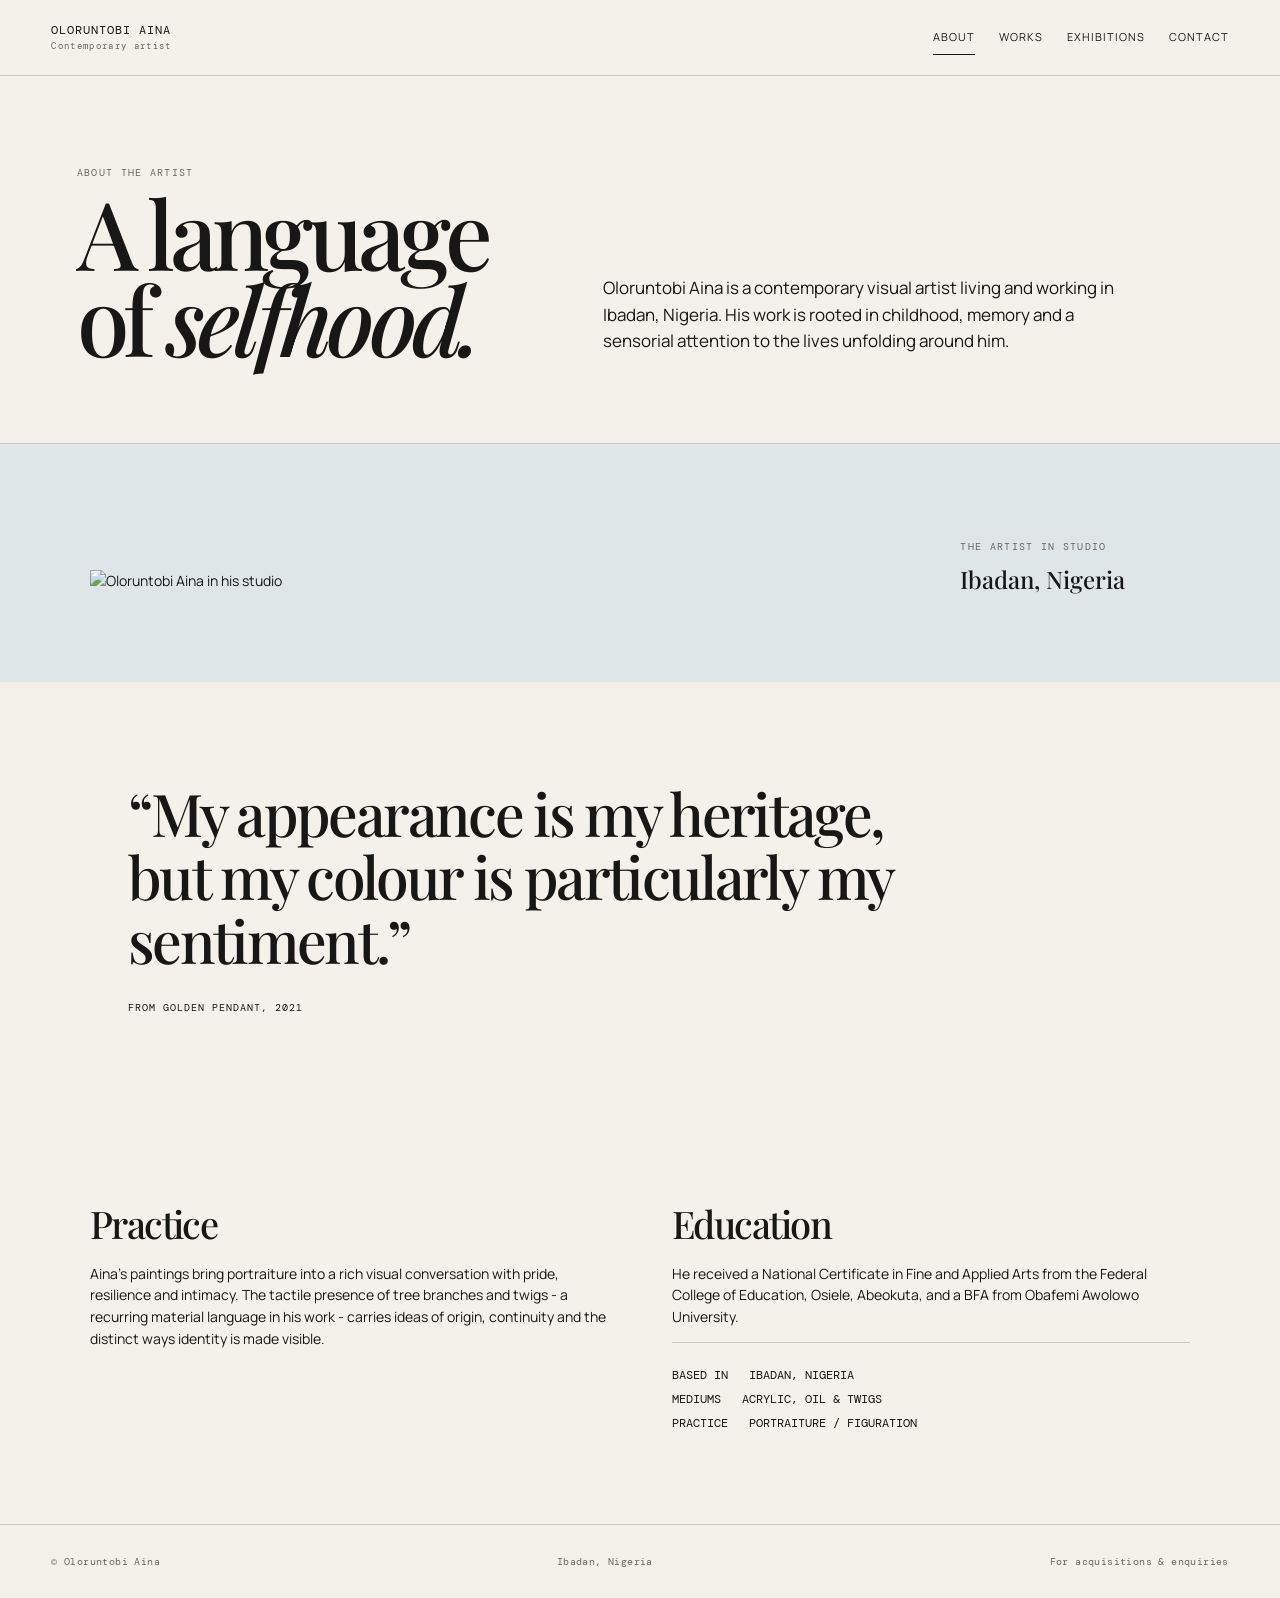
==== about.html @ 860f338f "Add files via upload" ====
<!doctype html><html lang="en"><head><meta charset="utf-8"><meta name="viewport" content="width=device-width,initial-scale=1"><title>About | Oloruntobi Aina</title><link rel="stylesheet" href="style.css"></head><body><nav class="nav"><a class="brand" href="index.html">OLORUNTOBI AINA<span>Contemporary artist</span></a><div class="navlinks"><a href="about.html">About</a><a href="works.html">Works</a><a href="exhibitions.html">Exhibitions</a><a href="contact.html">Contact</a></div></nav><main><header class="page-head"><div><div class="eyebrow">About the artist</div><h1>A language<br>of <em>selfhood.</em></h1></div><p>Oloruntobi Aina is a contemporary visual artist living and working in Ibadan, Nigeria. His work is rooted in childhood, memory and a sensorial attention to the lives unfolding around him.</p></header><section class="artist-portrait"><img src="assets/aina-studio-enhanced.png" alt="Oloruntobi Aina in his studio"><div><span class="eyebrow">The artist in studio</span><p>Ibadan, Nigeria</p></div></section><section class="statement"><blockquote>“My appearance is my heritage, but my colour is particularly my sentiment.”</blockquote><cite>From Golden Pendant, 2021</cite></section><section class="two-col"><div><h2>Practice</h2><p>Aina’s paintings bring portraiture into a rich visual conversation with pride, resilience and intimacy. The tactile presence of tree branches and twigs - a recurring material language in his work - carries ideas of origin, continuity and the distinct ways identity is made visible.</p></div><div><h2>Education</h2><p>He received a National Certificate in Fine and Applied Arts from the Federal College of Education, Osiele, Abeokuta, and a BFA from Obafemi Awolowo University.</p><div class="facts">BASED IN&nbsp;&nbsp; IBADAN, NIGERIA<br>MEDIUMS&nbsp;&nbsp; ACRYLIC, OIL &amp; TWIGS<br>PRACTICE&nbsp;&nbsp; PORTRAITURE / FIGURATION</div></div></section></main><footer class="site-footer"><span>© Oloruntobi Aina</span><span>Ibadan, Nigeria</span><span>For acquisitions &amp; enquiries</span></footer><script src="script.js"></script></body></html>
---- style.css ----
@import url('https://fonts.googleapis.com/css2?family=DM+Mono:wght@400;500&family=Manrope:wght@400;500;600&family=Playfair+Display:ital,wght@0,500;0,600;1,500&display=swap');
:root{--ink:#171716;--paper:#f4f1ea;--lime:#d5e24b;--muted:#69675f;--line:#cbc7bb}*{box-sizing:border-box}html{scroll-behavior:smooth}body{margin:0;background:var(--paper);color:var(--ink);font-family:Manrope,Arial,sans-serif;font-size:14px;line-height:1.55}a{color:inherit;text-decoration:none}.nav{height:76px;border-bottom:1px solid var(--line);display:flex;align-items:center;justify-content:space-between;padding:0 4vw;position:relative;z-index:2}.brand{font-family:'DM Mono';font-size:12px;letter-spacing:.08em}.brand span{display:block;font-size:9px;color:var(--muted);letter-spacing:.15em}.navlinks{display:flex;gap:24px;font-size:11px;text-transform:uppercase;letter-spacing:.09em}.navlinks a{padding:8px 0}.navlinks a:hover,.navlinks .active{border-bottom:1px solid var(--ink)}.hero{min-height:calc(100vh - 76px);position:relative;overflow:hidden;display:grid;grid-template-columns:1fr 1.22fr}.hero-copy{padding:9vh 5vw 7vh;display:flex;flex-direction:column;justify-content:space-between}.eyebrow{font:10px 'DM Mono';letter-spacing:.13em;text-transform:uppercase;color:var(--muted)}h1{font:500 clamp(52px,7.4vw,114px)/.91 'Playfair Display',serif;letter-spacing:-.06em;margin:18px 0}.hero h1 em{color:#8c9a1e}.intro{font-size:16px;max-width:360px}.arrow-link{font:11px 'DM Mono';text-transform:uppercase;letter-spacing:.09em;border-bottom:1px solid var(--ink);padding-bottom:10px;width:max-content}.hero-art{background:#24251f;position:relative}.hero-art img{width:100%;height:100%;object-fit:cover;mix-blend-mode:normal}.art-label{position:absolute;bottom:26px;left:26px;background:var(--lime);padding:10px 12px;font:10px 'DM Mono';line-height:1.5}.site-footer{padding:30px 4vw;border-top:1px solid var(--line);display:flex;justify-content:space-between;font:10px 'DM Mono';letter-spacing:.04em;color:var(--muted)}.page-head{padding:10vh 6vw 8vh;border-bottom:1px solid var(--line);display:grid;grid-template-columns:1fr 1.3fr;gap:5vw}.page-head h1{margin:10px 0}.page-head p{align-self:end;font-size:17px;max-width:540px}.statement{padding:11vh 10vw;max-width:1020px}.statement blockquote{font:500 clamp(34px,4.6vw,68px)/1.08 'Playfair Display';margin:0;letter-spacing:-.045em}.statement cite{font:10px 'DM Mono';font-style:normal;display:block;margin-top:30px;letter-spacing:.1em;text-transform:uppercase}.two-col{display:grid;grid-template-columns:1fr 1fr;gap:5vw;padding:7vw}.two-col h2{font:500 38px/1.1 'Playfair Display';letter-spacing:-.04em;margin:0 0 18px}.two-col p{max-width:540px}.facts{border-top:1px solid var(--line);padding-top:20px;font:12px 'DM Mono';line-height:2}.works-controls{display:flex;justify-content:space-between;padding:30px 5vw;border-bottom:1px solid var(--line);font:11px 'DM Mono';text-transform:uppercase;letter-spacing:.08em}.grid{padding:5vw;display:grid;grid-template-columns:repeat(12,1fr);gap:4vw 2vw}.work{grid-column:span 4;margin:0}.work:nth-child(5n+2){grid-column:span 5}.work:nth-child(5n+3){grid-column:span 3}.work img{width:100%;display:block;aspect-ratio:1/1.18;object-fit:cover;background:#d6d0c3}.work:nth-child(5n+2) img{aspect-ratio:1/1.12}.work figcaption{padding-top:10px;display:flex;justify-content:space-between;gap:10px;font:10px 'DM Mono';text-transform:uppercase;letter-spacing:.05em}.work figcaption span:last-child{color:var(--muted);text-align:right}.timeline{padding:3vw 7vw 10vw}.event{display:grid;grid-template-columns:120px 1fr;gap:30px;padding:29px 0;border-bottom:1px solid var(--line)}.event-year{font:12px 'DM Mono';color:#84901d}.event h2{font:500 clamp(22px,3vw,40px)/1.12 'Playfair Display';margin:0 0 8px}.event p{margin:0;color:var(--muted);max-width:620px}.contact{min-height:calc(100vh - 76px);padding:7vw;display:grid;grid-template-columns:1.5fr 1fr;gap:8vw}.contact h1{font-size:clamp(54px,8vw,118px)}.contact h1 em{color:#899719}.contact-list{align-self:end;border-top:1px solid var(--ink)}.contact-list a,.contact-list div{display:block;padding:17px 0;border-bottom:1px solid var(--line);font-size:16px}.note{font:11px 'DM Mono';color:var(--muted);max-width:360px}.availability{padding:8px 11px;background:var(--lime);font:10px 'DM Mono';display:inline-block;margin-top:25px}@media(max-width:720px){.nav{height:auto;min-height:68px;padding:14px 5vw;align-items:flex-start}.navlinks{gap:12px;flex-wrap:wrap;justify-content:flex-end;font-size:9px}.hero,.page-head,.contact{grid-template-columns:1fr}.hero-copy{min-height:52vh;padding:8vh 7vw 6vh}.hero-art{min-height:55vh}.page-head{padding:8vh 7vw}.grid{grid-template-columns:repeat(2,1fr);padding:8vw 5vw;gap:8vw 4vw}.work,.work:nth-child(5n+2),.work:nth-child(5n+3){grid-column:span 1}.work:nth-child(5n+2) img{aspect-ratio:1/1.18}.two-col{grid-template-columns:1fr;padding:12vw 7vw}.statement{padding:17vw 8vw}.contact{padding:12vw 7vw}.event{grid-template-columns:75px 1fr;gap:15px}.site-footer{gap:20px;flex-wrap:wrap}.works-controls{padding:20px 5vw}}
/* Artist portrait */
.artist-portrait{display:grid;grid-template-columns:minmax(0,1fr) 230px;align-items:end;gap:30px;padding:7vw;background:#dfe6e7}.artist-portrait img{display:block;width:100%;max-height:680px;object-fit:cover;object-position:center 25%;filter:saturate(.84)}.artist-portrait p{font:500 24px/1.1 'Playfair Display';margin:10px 0 0}@media(max-width:720px){.artist-portrait{grid-template-columns:1fr;padding:10vw 7vw}.artist-portrait img{max-height:560px}}
@import url('premium.css');
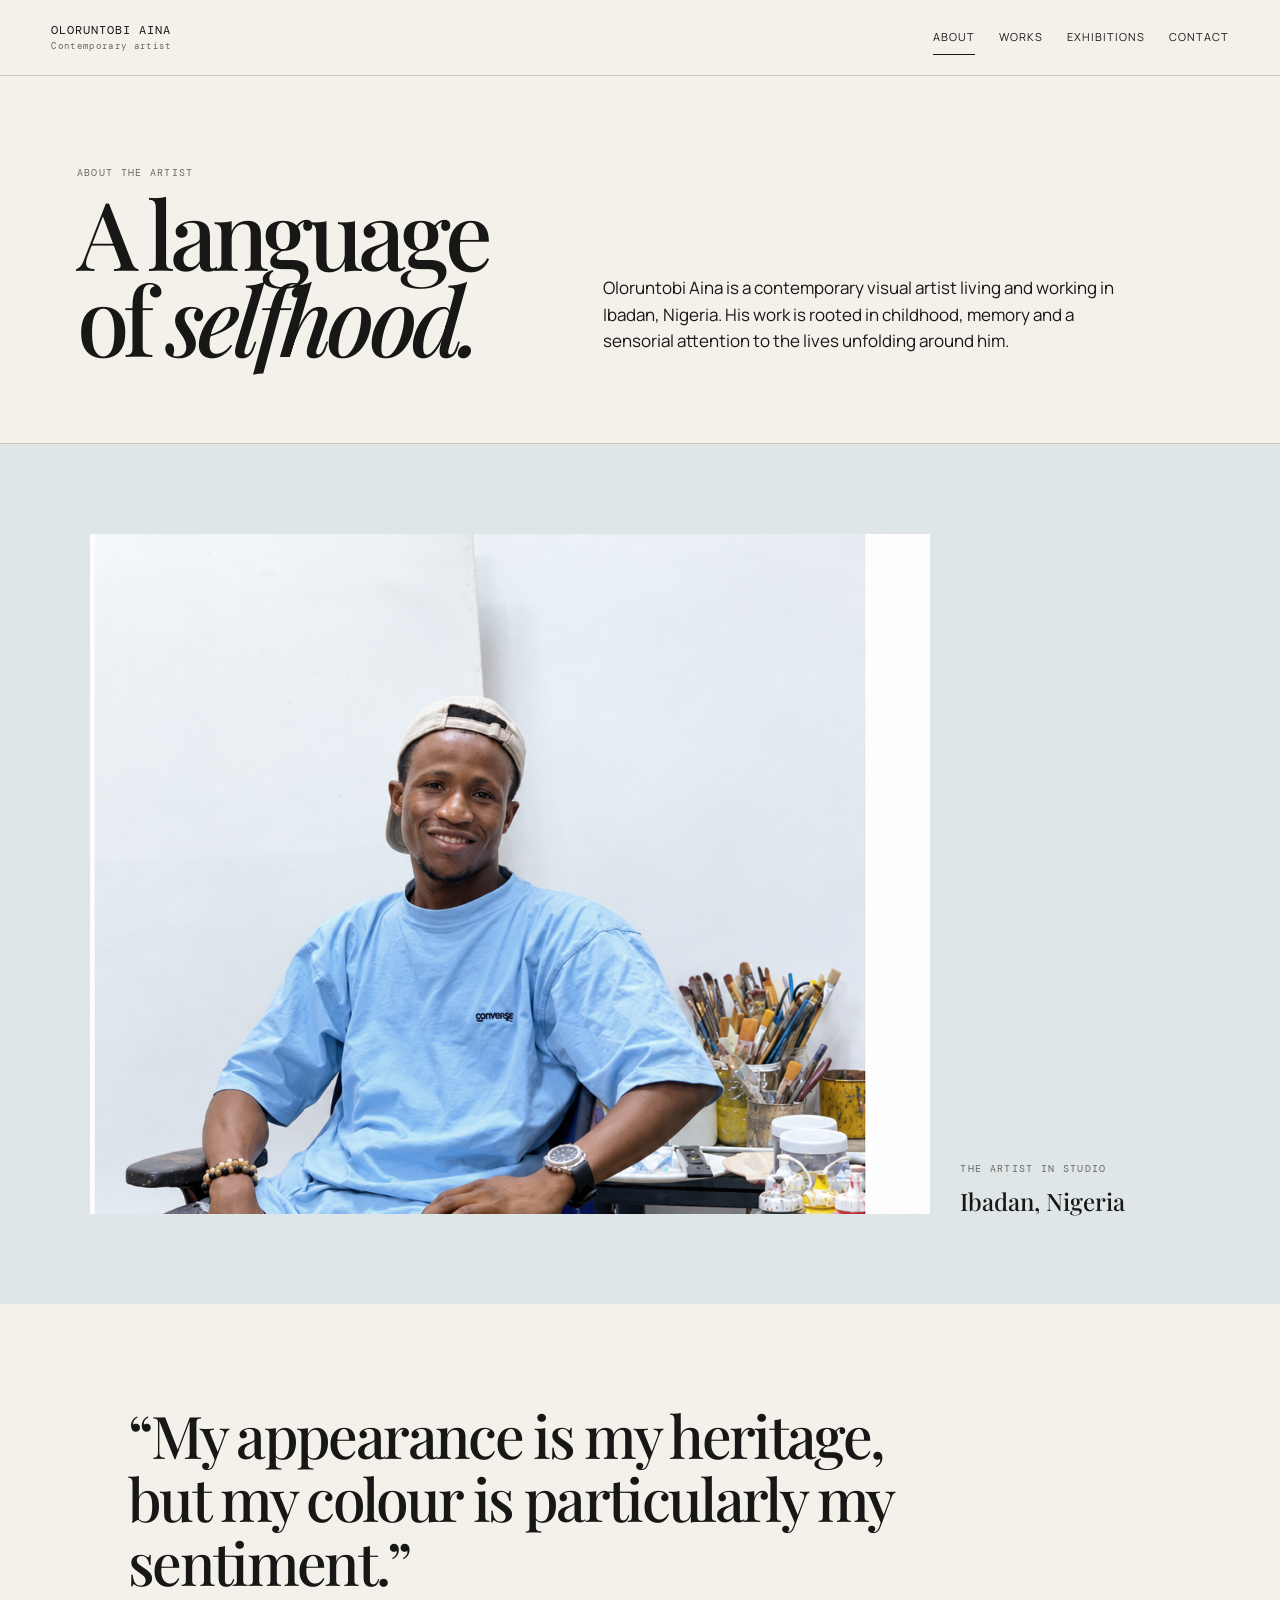
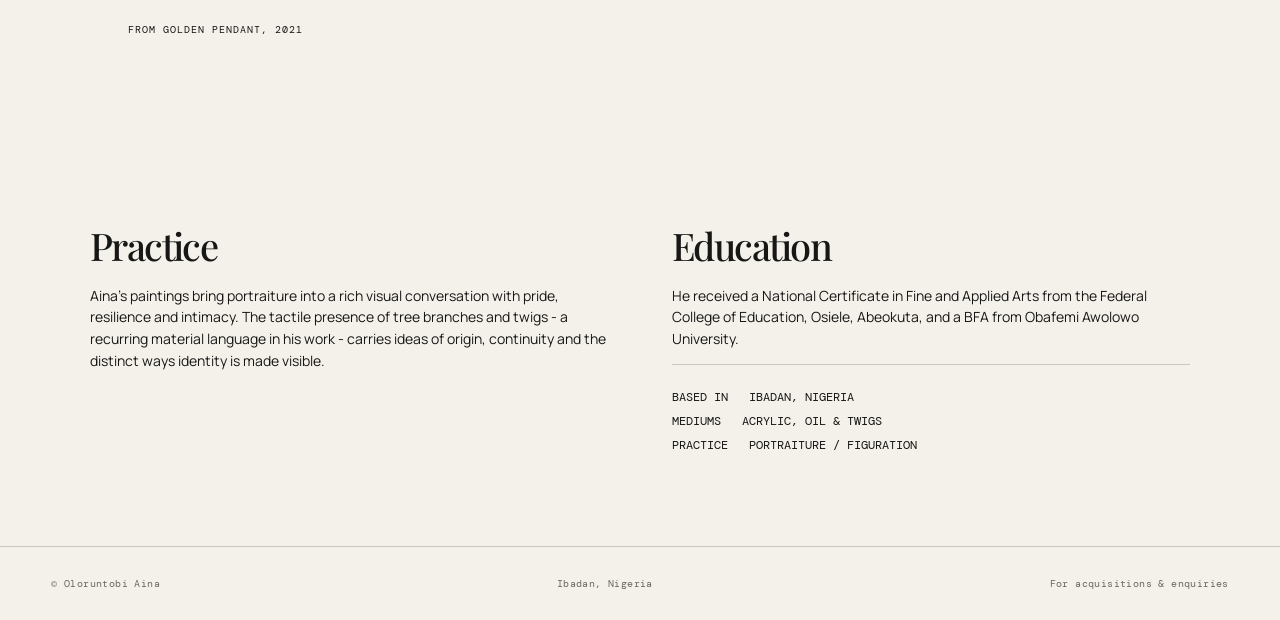
==== commit 9e230c80: "Update about.html" ====
--- a/about.html
+++ b/about.html
@@ -1 +1 @@
-<!doctype html><html lang="en"><head><meta charset="utf-8"><meta name="viewport" content="width=device-width,initial-scale=1"><title>About | Oloruntobi Aina</title><link rel="stylesheet" href="style.css"></head><body><nav class="nav"><a class="brand" href="index.html">OLORUNTOBI AINA<span>Contemporary artist</span></a><div class="navlinks"><a href="about.html">About</a><a href="works.html">Works</a><a href="exhibitions.html">Exhibitions</a><a href="contact.html">Contact</a></div></nav><main><header class="page-head"><div><div class="eyebrow">About the artist</div><h1>A language<br>of <em>selfhood.</em></h1></div><p>Oloruntobi Aina is a contemporary visual artist living and working in Ibadan, Nigeria. His work is rooted in childhood, memory and a sensorial attention to the lives unfolding around him.</p></header><section class="artist-portrait"><img src="assets/aina-studio-enhanced.png" alt="Oloruntobi Aina in his studio"><div><span class="eyebrow">The artist in studio</span><p>Ibadan, Nigeria</p></div></section><section class="statement"><blockquote>“My appearance is my heritage, but my colour is particularly my sentiment.”</blockquote><cite>From Golden Pendant, 2021</cite></section><section class="two-col"><div><h2>Practice</h2><p>Aina’s paintings bring portraiture into a rich visual conversation with pride, resilience and intimacy. The tactile presence of tree branches and twigs - a recurring material language in his work - carries ideas of origin, continuity and the distinct ways identity is made visible.</p></div><div><h2>Education</h2><p>He received a National Certificate in Fine and Applied Arts from the Federal College of Education, Osiele, Abeokuta, and a BFA from Obafemi Awolowo University.</p><div class="facts">BASED IN&nbsp;&nbsp; IBADAN, NIGERIA<br>MEDIUMS&nbsp;&nbsp; ACRYLIC, OIL &amp; TWIGS<br>PRACTICE&nbsp;&nbsp; PORTRAITURE / FIGURATION</div></div></section></main><footer class="site-footer"><span>© Oloruntobi Aina</span><span>Ibadan, Nigeria</span><span>For acquisitions &amp; enquiries</span></footer><script src="script.js"></script></body></html>
+<!doctype html><html lang="en"><head><meta charset="utf-8"><meta name="viewport" content="width=device-width,initial-scale=1"><title>About | Oloruntobi Aina</title><link rel="stylesheet" href="style.css"></head><body><nav class="nav"><a class="brand" href="index.html">OLORUNTOBI AINA<span>Contemporary artist</span></a><div class="navlinks"><a href="about.html">About</a><a href="works.html">Works</a><a href="exhibitions.html">Exhibitions</a><a href="contact.html">Contact</a></div></nav><main><header class="page-head"><div><div class="eyebrow">About the artist</div><h1>A language<br>of <em>selfhood.</em></h1></div><p>Oloruntobi Aina is a contemporary visual artist living and working in Ibadan, Nigeria. His work is rooted in childhood, memory and a sensorial attention to the lives unfolding around him.</p></header><section class="artist-portrait"><img src="assets/artworks/aina-studio-enhanced.png" alt="Oloruntobi Aina in his studio"><div><span class="eyebrow">The artist in studio</span><p>Ibadan, Nigeria</p></div></section><section class="statement"><blockquote>“My appearance is my heritage, but my colour is particularly my sentiment.”</blockquote><cite>From Golden Pendant, 2021</cite></section><section class="two-col"><div><h2>Practice</h2><p>Aina’s paintings bring portraiture into a rich visual conversation with pride, resilience and intimacy. The tactile presence of tree branches and twigs - a recurring material language in his work - carries ideas of origin, continuity and the distinct ways identity is made visible.</p></div><div><h2>Education</h2><p>He received a National Certificate in Fine and Applied Arts from the Federal College of Education, Osiele, Abeokuta, and a BFA from Obafemi Awolowo University.</p><div class="facts">BASED IN&nbsp;&nbsp; IBADAN, NIGERIA<br>MEDIUMS&nbsp;&nbsp; ACRYLIC, OIL &amp; TWIGS<br>PRACTICE&nbsp;&nbsp; PORTRAITURE / FIGURATION</div></div></section></main><footer class="site-footer"><span>© Oloruntobi Aina</span><span>Ibadan, Nigeria</span><span>For acquisitions &amp; enquiries</span></footer><script src="script.js"></script></body></html>
